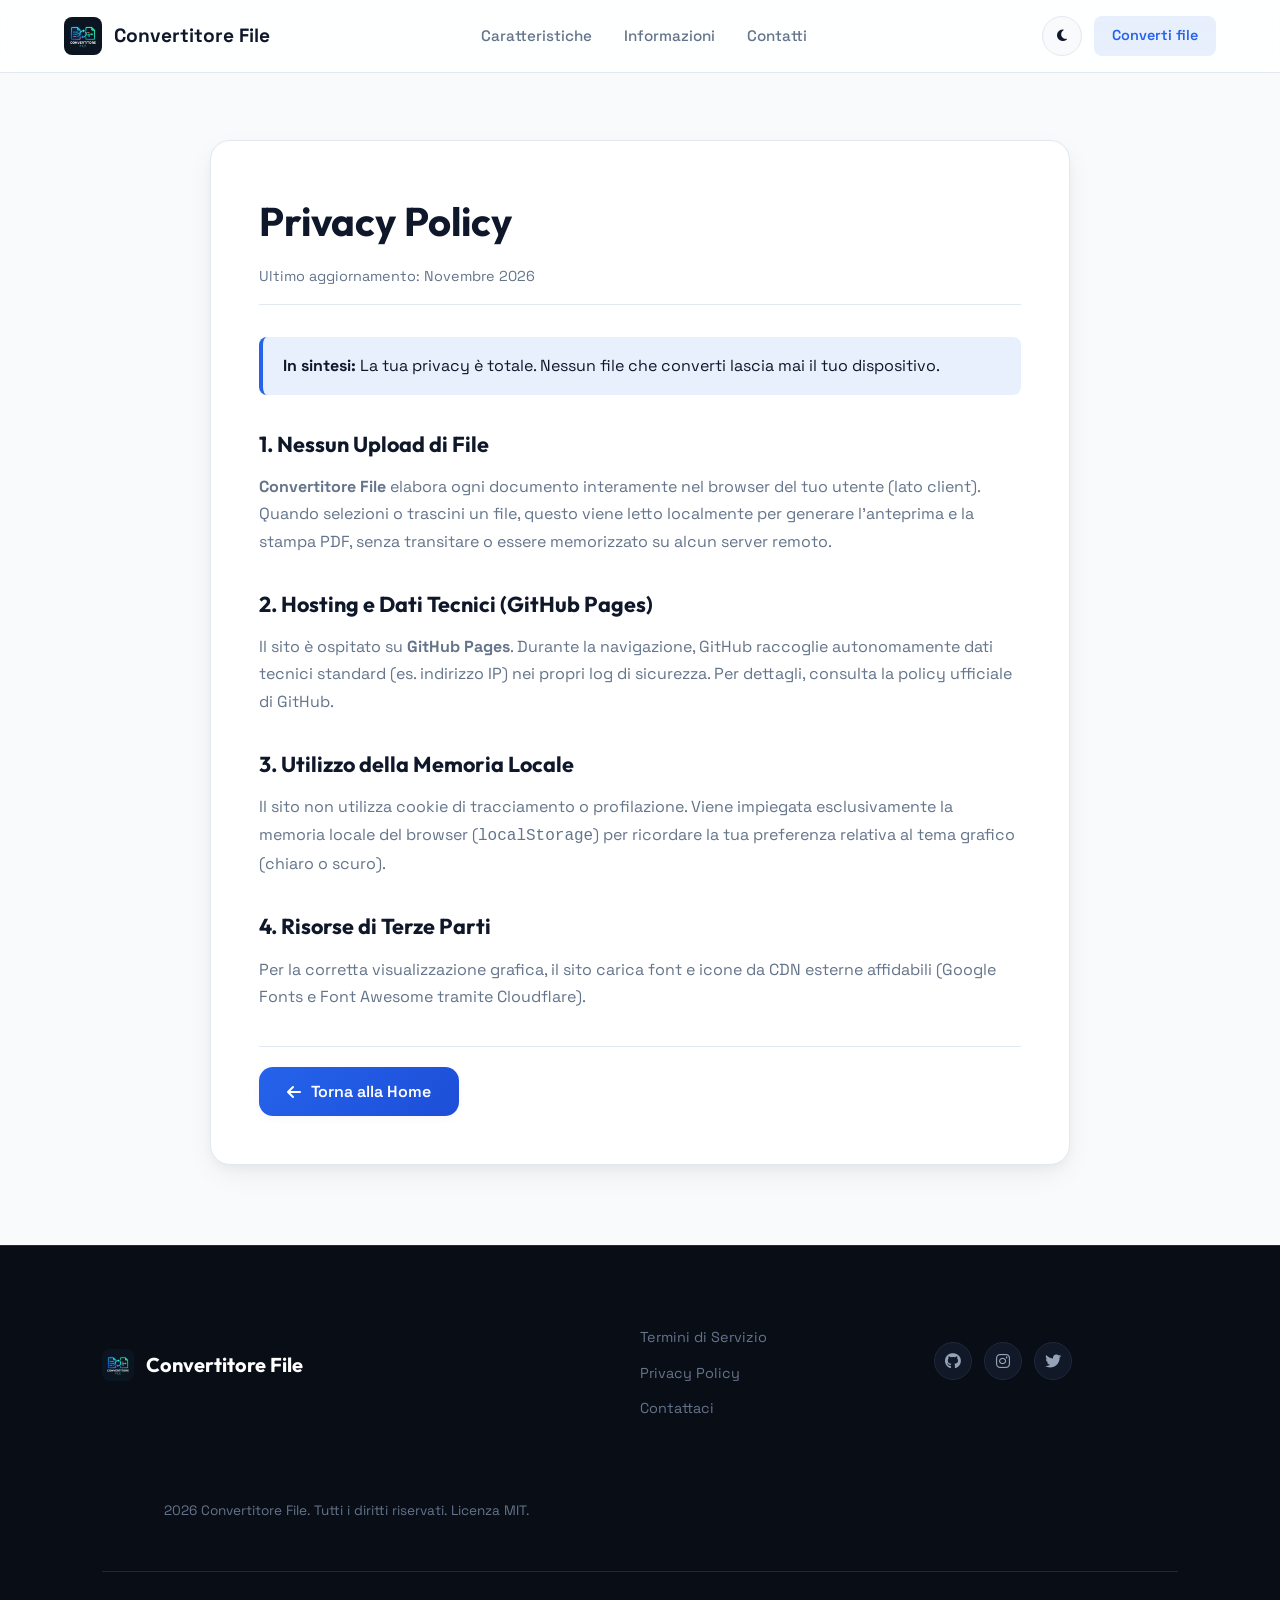
==== pages/privacy.html @ d47d5a0f "feat: add file removal, update UI sections, and add legal pages - Add option to remove selected file" ====
<!DOCTYPE html>
<html lang="it">
<head>
    <meta charset="UTF-8">
    <meta name="viewport" content="width=device-width, initial-scale=1.0">
    <link rel="icon" type="image/jpeg" href="../img/Logo.jpeg">
    <link rel="stylesheet" href="../Style/style.css">

    <!-- Fonts & Icons -->
    <link rel="preconnect" href="https://fonts.googleapis.com">
    <link rel="preconnect" href="https://fonts.gstatic.com" crossorigin>
    <link href="https://fonts.googleapis.com/css2?family=Outfit:wght@300;400;500;600;700&family=Space+Grotesk:wght@400;500;600;700&display=swap" rel="stylesheet">
    <link rel="stylesheet" href="https://cdnjs.cloudflare.com/ajax/libs/font-awesome/6.4.0/css/all.min.css">

    <title>Privacy Policy - Convertitore di file in PDF</title>

    <style>
        .legal-main {
            max-width: 900px;
            margin: 140px auto 80px;
            padding: 0 20px;
        }
        .legal-card {
            background: var(--card);
            border: 1px solid var(--border);
            border-radius: var(--radius-lg);
            padding: 48px;
            box-shadow: var(--shadow);
        }
        .legal-card h1 {
            font-family: var(--font-hero);
            font-size: clamp(2rem, 4vw, 2.5rem);
            color: var(--text);
            margin-bottom: 12px;
        }
        .legal-date {
            color: var(--muted);
            font-size: 0.9rem;
            margin-bottom: 32px;
            padding-bottom: 16px;
            border-bottom: 1px solid var(--border);
        }
        .legal-card h2 {
            font-family: var(--font-hero);
            font-size: 1.35rem;
            color: var(--text);
            margin-top: 32px;
            margin-bottom: 12px;
        }
        .legal-card p, .legal-card li {
            color: var(--muted);
            font-size: 1rem;
            line-height: 1.7;
            margin-bottom: 16px;
        }
        .legal-card ul {
            padding-left: 20px;
            margin-bottom: 20px;
        }
        .highlight-box {
            background: var(--primary-light);
            border-left: 4px solid var(--primary);
            padding: 16px 20px;
            border-radius: var(--radius-sm);
            margin: 24px 0;
            color: var(--text);
        }
        @media (max-width: 768px) {
            .legal-card {
                padding: 24px;
            }
        }
    </style>
</head>
<body>
    <!-- Skip Link -->
    <a href="#main-content" class="skip-link">Saltare al contenuto</a>

    <!-- Navigation -->
    <nav class="navbar" aria-label="Menu principale">
        <a href="../index.html" class="logo">
            <img src="../img/Logo.jpeg" alt="Convertitore File Logo" height="40" loading="lazy">
            <span>Convertitore File</span>
        </a>
        <ul class="nav-links" role="navigation" aria-label="Link navigazione">
            <li><a href="../index.html#features" class="nav-link">Caratteristiche</a></li>
            <li><a href="../index.html#about" class="nav-link">Informazioni</a></li>
            <li><a href="../index.html#contact" class="nav-link">Contatti</a></li>
        </ul>

        <!-- Azioni a destra della Navbar: Pulsante Tema + CTA -->
        <div class="nav-actions" style="display: flex; align-items: center; gap: 12px; margin-left: 24px;">
            <button id="themeToggle" aria-label="Cambia tema chiaro/scuro" class="btn-theme-toggle" style="
                    background: var(--background);
                    border: 1px solid var(--border);
                    color: var(--text);
                    width: 40px;
                    height: 40px;
                    border-radius: 50%;
                    display: flex;
                    align-items: center;
                    justify-content: center;
                    cursor: pointer;
                    transition: all var(--transition-speed);
                ">
                <i class="fas fa-moon" id="moonIcon"></i>
                <i class="fas fa-sun" id="sunIcon" style="display: none;"></i>
            </button>
            <a href="../index.html#converter" class="btn-nav">Converti file</a>
        </div>
    </nav>

    <!-- Main Content -->
    <main id="main-content" class="legal-main">
        <div class="legal-card">
            <h1>Privacy Policy</h1>
            <div class="legal-date">Ultimo aggiornamento: Novembre 2026</div>

            <div class="highlight-box">
                <strong>In sintesi:</strong> La tua privacy è totale. Nessun file che converti lascia mai il tuo dispositivo.
            </div>

            <h2>1. Nessun Upload di File</h2>
            <p><strong>Convertitore File</strong> elabora ogni documento interamente nel browser del tuo utente (lato client). Quando selezioni o trascini un file, questo viene letto localmente per generare l'anteprima e la stampa PDF, senza transitare o essere memorizzato su alcun server remoto.</p>

            <h2>2. Hosting e Dati Tecnici (GitHub Pages)</h2>
            <p>Il sito è ospitato su <strong>GitHub Pages</strong>. Durante la navigazione, GitHub raccoglie autonomamente dati tecnici standard (es. indirizzo IP) nei propri log di sicurezza. Per dettagli, consulta la policy ufficiale di GitHub.</p>

            <h2>3. Utilizzo della Memoria Locale</h2>
            <p>Il sito non utilizza cookie di tracciamento o profilazione. Viene impiegata esclusivamente la memoria locale del browser (<code>localStorage</code>) per ricordare la tua preferenza relativa al tema grafico (chiaro o scuro).</p>

            <h2>4. Risorse di Terze Parti</h2>
            <p>Per la corretta visualizzazione grafica, il sito carica font e icone da CDN esterne affidabili (Google Fonts e Font Awesome tramite Cloudflare).</p>

            <div style="margin-top: 36px; padding-top: 20px; border-top: 1px solid var(--border);">
                <a href="../index.html" class="btn btn-primary"><i class="fas fa-arrow-left"></i> Torna alla Home</a>
            </div>
        </div>
    </main>

    <!-- Footer -->
    <footer class="footer" id="contact">
        <div class="footer-content">
            <div class="footer-logo">
                <img src="../img/Logo.jpeg" alt="Convertitore File Logo" height="30" loading="lazy">
                <span>Convertitore File</span>
            </div>
            <div class="footer-links">
                <a href="termini.html" style="color: var(--muted);">Termini di Servizio</a>
                <a href="privacy.html" style="color: var(--muted);">Privacy Policy</a>
                <a href="../index.html#contact" style="color: var(--muted);">Contattaci</a>
            </div>
            <div class="footer-social">
                <a href="https://github.com/" target="_blank" rel="noopener noreferrer" aria-label="GitHub"><i class="fab fa-github"></i></a>
                <a href="https://instagram.com/" target="_blank" rel="noopener noreferrer" aria-label="Instagram"><i class="fab fa-instagram"></i></a>
                <a href="https://twitter.com/" target="_blank" rel="noopener noreferrer" aria-label="Twitter"><i class="fab fa-twitter"></i></a>
            </div>
            <div class="footer-bottom">
                <p>2026 Convertitore File. Tutti i diritti riservati. Licenza MIT.</p>
            </div>
        </div>
    </footer>

    <script>
        // Sincronizzazione automatica Dark Mode & Navbar Toggle
        const savedTheme = localStorage.getItem('pdf-converter-theme');
        const prefersDark = window.matchMedia('(prefers-color-scheme: dark)').matches;
        if (savedTheme === 'dark' || (!savedTheme && prefersDark)) {
            document.body.classList.add('dark-mode');
        }

        const themeToggle = document.getElementById('themeToggle');
        const moonIcon = document.getElementById('moonIcon');
        const sunIcon = document.getElementById('sunIcon');

        if (moonIcon && sunIcon) {
            moonIcon.style.display = document.body.classList.contains('dark-mode') ? 'none' : 'block';
            sunIcon.style.display = document.body.classList.contains('dark-mode') ? 'block' : 'none';
        }

        if (themeToggle) {
            themeToggle.addEventListener('click', () => {
                const isDark = document.body.classList.toggle('dark-mode');
                localStorage.setItem('pdf-converter-theme', isDark ? 'dark' : 'light');
                if (moonIcon && sunIcon) {
                    moonIcon.style.display = isDark ? 'none' : 'block';
                    sunIcon.style.display = isDark ? 'block' : 'none';
                }
            });
        }
    </script>
</body>
</html>
---- Style/style.css ----
/* ==========================================================================
   Convertitore Universale in PDF - Style (v2.0)
   Design System moderno, elegante con supporto Dark Mode nativo
   ========================================================================== */

/* --- Variabili CSS (Design Tokens) --- */
:root {
    --primary: #2563eb;
    --primary-hover: #1d4ed8;
    --primary-light: rgba(37, 99, 235, 0.1);
    --secondary: #64748b;
    --background: #f8fafc;
    --card: #ffffff;
    --text: #0f172a;
    --muted: #64748b;
    --border: #e2e8f0;
    --success: #059669;
    --warning: #d97706;
    --error: #dc2626;
    --accent: #8b5cf6;
    --radius-sm: 8px;
    --radius: 14px;
    --radius-lg: 20px;
    --shadow-sm: 0 2px 8px rgba(0, 0, 0, 0.04);
    --shadow: 0 10px 30px -5px rgba(0, 0, 0, 0.08), 0 4px 12px -2px rgba(0, 0, 0, 0.04);
    --shadow-hover: 0 20px 40px -10px rgba(0, 0, 0, 0.12), 0 8px 16px -4px rgba(0, 0, 0, 0.08);
    --transition-speed: 0.3s cubic-bezier(0.4, 0, 0.2, 1);
    --font-sans: 'Space Grotesk', -apple-system, BlinkMacSystemFont, sans-serif;
    --font-hero: 'Outfit', -apple-system, BlinkMacSystemFont, sans-serif;
}

/* Dark mode nativa automatica */
@media (prefers-color-scheme: dark) {
    :root {
        --background: #090d16;
        --card: #111827;
        --text: #f8fafc;
        --muted: #94a3b8;
        --border: #1e293b;
        --primary: #3b82f6;
        --primary-hover: #60a5fa;
        --primary-light: rgba(59, 130, 246, 0.15);
        --secondary: #64748b;
        --shadow: 0 10px 30px -5px rgba(0, 0, 0, 0.4);
        --shadow-hover: 0 20px 40px -10px rgba(0, 0, 0, 0.6);
    }
}

/* Dark mode manuale via classe JS */
body.dark-mode {
    --background: #090d16;
    --card: #111827;
    --text: #f8fafc;
    --muted: #94a3b8;
    --border: #1e293b;
    --primary: #3b82f6;
    --primary-hover: #60a5fa;
    --primary-light: rgba(59, 130, 246, 0.15);
    --secondary: #64748b;
    --shadow: 0 10px 30px -5px rgba(0, 0, 0, 0.4);
    --shadow-hover: 0 20px 40px -10px rgba(0, 0, 0, 0.6);
}

/* Reduced motion preference */
@media (prefers-reduced-motion: reduce) {
    :root {
        --transition-speed: 0.01s;
    }
    *,
    *::before,
    *::after {
        animation-duration: 0.01ms !important;
        animation-iteration-count: 1 !important;
        transition-duration: 0.01ms !important;
    }
}

/* --- Reset & Base --- *//* --- Reset & Base --- */
*, *::before, *::after {
    box-sizing: border-box;
    margin: 0;
    padding: 0;
}

html {
    scroll-behavior: smooth;
    font-size: 16px;
}

body {
    font-family: var(--font-sans);
    background-color: var(--background);
    color: var(--text);
    line-height: 1.6;
    overflow-x: hidden;
    display: flex;
    flex-direction: column;
    min-height: 100vh;
}

/* --- Custom Scrollbar --- */
::-webkit-scrollbar {
    width: 10px;
    height: 10px;
}

::-webkit-scrollbar-track {
    background: var(--background);
}

::-webkit-scrollbar-thumb {
    background: var(--secondary);
    border-radius: 5px;
    border: 2px solid var(--background);
}

::-webkit-scrollbar-thumb:hover {
    background: var(--primary);
}

/* --- Global Elements & Buttons --- */
.btn {
    display: inline-flex;
    align-items: center;
    justify-content: center;
    gap: 10px;
    padding: 12px 28px;
    font-family: var(--font-sans);
    font-size: 1rem;
    font-weight: 600;
    border-radius: var(--radius);
    text-decoration: none;
    cursor: pointer;
    transition: all var(--transition-speed);
    border: none;
    box-shadow: var(--shadow-sm);
}

.btn-primary {
    background: linear-gradient(135deg, var(--primary) 0%, var(--primary-hover) 100%);
    color: #ffffff;
}

.btn-primary:hover {
    transform: translateY(-2px);
    box-shadow: 0 8px 20px rgba(37, 99, 235, 0.35);
}

.btn-secondary {
    background: var(--card);
    color: var(--text);
    border: 1px solid var(--border);
}

.btn-secondary:hover {
    background: var(--border);
    transform: translateY(-2px);
}

/* --- Skip Link --- */
.skip-link {
    position: absolute;
    top: -100px;
    left: 20px;
    background: var(--primary);
    color: white;
    padding: 10px 20px;
    border-radius: var(--radius-sm);
    text-decoration: none;
    z-index: 9999;
    font-weight: 600;
    transition: top 0.3s ease;
}

.skip-link:focus {
    top: 20px;
}

/* --- Navbar --- */
.navbar {
    background: rgba(from var(--card) r g b / 0.85);
    backdrop-filter: blur(16px);
    -webkit-backdrop-filter: blur(16px);
    padding: 16px 5%;
    position: fixed;
    width: 100%;
    top: 0;
    z-index: 1000;
    border-bottom: 1px solid var(--border);
    display: flex;
    align-items: center;
    justify-content: space-between;
    transition: background var(--transition-speed), box-shadow var(--transition-speed);
}

.navbar.scrolled {
    box-shadow: var(--shadow);
}

.navbar .logo {
    display: flex;
    align-items: center;
    gap: 12px;
    font-weight: 700;
    color: var(--text);
    font-size: 1.2rem;
    text-decoration: none;
}

.navbar .logo img {
    width: 38px;
    height: 38px;
    object-fit: cover;
    border-radius: var(--radius-sm);
    transition: transform var(--transition-speed);
}

.navbar .logo:hover img {
    transform: scale(1.05);
}

.navbar .nav-links {
    display: flex;
    gap: 32px;
    list-style: none;
    align-items: center;
}

.navbar .nav-links a {
    color: var(--muted);
    text-decoration: none;
    font-size: 0.95rem;
    font-weight: 500;
    transition: color var(--transition-speed);
    position: relative;
}

.navbar .nav-links a:hover,
.navbar .nav-links a.active {
    color: var(--primary);
}

.navbar .nav-links a::after {
    content: '';
    position: absolute;
    bottom: -4px;
    left: 0;
    width: 0;
    height: 2px;
    background: var(--primary);
    border-radius: 2px;
    transition: width var(--transition-speed);
}

.navbar .nav-links a:hover::after,
.navbar .nav-links a.active::after {
    width: 100%;
}

.btn-nav {
    background: var(--primary-light);
    color: var(--primary);
    padding: 8px 18px;
    border-radius: var(--radius-sm);
    font-weight: 600;
    font-size: 0.9rem;
    text-decoration: none;
    transition: all var(--transition-speed);
}

.btn-nav:hover {
    background: var(--primary);
    color: #fff;
}

/* --- Hero Section --- */
.hero {
    min-height: 100vh;
    display: grid;
    grid-template-columns: 1.2fr 1fr;
    align-items: center;
    gap: 50px;
    padding: 140px 8% 80px;
    position: relative;
    overflow: hidden;
    max-width: 1400px;
    margin: 0 auto;
}

/* Effetti sfondo decorativi */
.hero::before {
    content: '';
    position: absolute;
    top: 10%;
    left: -10%;
    width: 450px;
    height: 450px;
    background: radial-gradient(circle, rgba(37, 99, 235, 0.12) 0%, transparent 70%);
    border-radius: 50%;
    z-index: 0;
    pointer-events: none;
    animation: float 15s ease-in-out infinite;
}

.hero-content {
    z-index: 1;
}

.hero-badge {
    display: inline-flex;
    align-items: center;
    gap: 8px;
    background: var(--primary-light);
    color: var(--primary);
    padding: 8px 16px;
    border-radius: 50px;
    font-size: 0.85rem;
    font-weight: 600;
    margin-bottom: 24px;
    border: 1px solid rgba(37, 99, 235, 0.2);
}

.hero-h1 {
    font-family: var(--font-hero);
    font-size: clamp(2.5rem, 5vw, 4.2rem);
    font-weight: 700;
    line-height: 1.15;
    color: var(--text);
    margin-bottom: 20px;
    letter-spacing: -0.03em;
}

.hero-subtitle {
    font-size: 1.15rem;
    color: var(--muted);
    margin-bottom: 36px;
    max-width: 520px;
    line-height: 1.7;
}

.hero-cta {
    display: flex;
    gap: 16px;
    flex-wrap: wrap;
    margin-bottom: 48px;
}

.hero-stats {
    display: flex;
    gap: 36px;
    padding-top: 24px;
    border-top: 1px solid var(--border);
}

.stat .stat-number {
    font-family: var(--font-hero);
    font-size: 2rem;
    font-weight: 700;
    color: var(--text);
    line-height: 1.1;
}

.stat .stat-label {
    font-size: 0.85rem;
    color: var(--muted);
    margin-top: 4px;
}

.hero-visual {
    z-index: 1;
    display: flex;
    justify-content: center;
}

.visual-card {
    background: var(--card);
    padding: 30px;
    border-radius: var(--radius-lg);
    box-shadow: var(--shadow);
    border: 1px solid var(--border);
    width: 100%;
    max-width: 460px;
    position: relative;
}

.visual-preview {
    display: flex;
    flex-direction: column;
    gap: 14px;
    margin-bottom: 20px;
}

.image-placeholder,
.code-placeholder,
.xml-placeholder {
    background: var(--background);
    padding: 18px 24px;
    border-radius: var(--radius-sm);
    border: 1px dashed var(--border);
    font-size: 0.9rem;
    color: var(--muted);
    display: flex;
    align-items: center;
    gap: 12px;
    transition: all var(--transition-speed);
}

.image-placeholder:hover,
.code-placeholder:hover,
.xml-placeholder:hover {
    border-color: var(--primary);
    background: var(--primary-light);
}

.visual-card small {
    display: block;
    text-align: center;
    color: var(--muted);
    font-size: 0.8rem;
    font-weight: 500;
    letter-spacing: 0.5px;
    text-transform: uppercase;
}

@keyframes float {
    0%, 100% { transform: translate(0, 0) scale(1); }
    50% { transform: translate(20px, -20px) scale(1.05); }
}

/* --- Section Shared Styles --- */
section {
    padding: 100px 8%;
    max-width: 1400px;
    margin: 0 auto;
}

.section-header {
    text-align: center;
    margin-bottom: 60px;
}

.section-header h2 {
    font-family: var(--font-hero);
    font-size: clamp(2rem, 3.5vw, 2.75rem);
    font-weight: 700;
    color: var(--text);
    margin-bottom: 14px;
    letter-spacing: -0.02em;
}

.section-header p {
    color: var(--muted);
    font-size: 1.1rem;
    max-width: 600px;
    margin: 0 auto;
}

/* --- Features Section --- */
.features {
    background-color: var(--card);
    border-top: 1px solid var(--border);
    border-bottom: 1px solid var(--border);
}

.features-grid {
    display: grid;
    grid-template-columns: repeat(auto-fit, minmax(260px, 1fr));
    gap: 30px;
}

.feature-card {
    background: var(--background);
    padding: 36px 30px;
    border-radius: var(--radius);
    border: 1px solid var(--border);
    transition: all var(--transition-speed);
    position: relative;
    overflow: hidden;
}

.feature-card:hover {
    transform: translateY(-6px);
    box-shadow: var(--shadow-hover);
    border-color: var(--primary);
    background: var(--card);
}

.feature-icon {
    width: 56px;
    height: 56px;
    background: var(--primary-light);
    color: var(--primary);
    border-radius: var(--radius-sm);
    display: flex;
    align-items: center;
    justify-content: center;
    font-size: 1.35rem;
    margin-bottom: 24px;
    transition: transform var(--transition-speed);
}

.feature-card:hover .feature-icon {
    transform: scale(1.1) rotate(5deg);
}

.feature-card h3 {
    font-family: var(--font-hero);
    font-size: 1.25rem;
    font-weight: 600;
    margin-bottom: 12px;
    color: var(--text);
}

.feature-card p {
    color: var(--muted);
    font-size: 0.95rem;
    line-height: 1.6;
}

/* --- How It Works Section --- */
.steps-container {
    display: grid;
    grid-template-columns: repeat(auto-fit, minmax(280px, 1fr));
    gap: 30px;
}

.step-item {
    background: var(--card);
    padding: 40px 30px;
    border-radius: var(--radius);
    border: 1px solid var(--border);
    text-align: center;
    position: relative;
    box-shadow: var(--shadow-sm);
    transition: transform var(--transition-speed);
}

.step-item:hover {
    transform: translateY(-4px);
    box-shadow: var(--shadow);
}

.step-number {
    width: 48px;
    height: 48px;
    background: var(--primary);
    color: #ffffff;
    font-family: var(--font-hero);
    font-weight: 700;
    font-size: 1.2rem;
    border-radius: 50%;
    display: flex;
    align-items: center;
    justify-content: center;
    margin: 0 auto 24px;
    box-shadow: 0 4px 12px rgba(37, 99, 235, 0.3);
}

.step-item h3 {
    font-family: var(--font-hero);
    font-size: 1.2rem;
    font-weight: 600;
    margin-bottom: 10px;
    color: var(--text);
}

.step-item p {
    color: var(--muted);
    font-size: 0.95rem;
}

/* --- Converter Section --- */
.converter-section {
    background-color: var(--card);
    border-top: 1px solid var(--border);
    border-bottom: 1px solid var(--border);
}

.converter-container {
    max-width: 900px;
    margin: 0 auto;
    background: var(--background);
    border-radius: var(--radius-lg);
    border: 1px solid var(--border);
    padding: 40px;
    box-shadow: var(--shadow);
}

.converter-area {
    border: 2px dashed var(--border);
    border-radius: var(--radius);
    padding: 50px 20px;
    text-align: center;
    background: var(--card);
    transition: all var(--transition-speed);
    cursor: pointer;
}

.converter-area:hover,
.converter-area.drag-over {
    border-color: var(--primary);
    background: var(--primary-light);
}

.converter-area .converter-header {
    font-size: 3rem;
    color: var(--primary);
    margin-bottom: 16px;
}

.converter-preview {
    margin-top: 30px;
    background: var(--card);
    border-radius: var(--radius);
    border: 1px solid var(--border);
    padding: 20px;
    min-height: 180px;
    display: flex;
    align-items: center;
    justify-content: center;
}

.print-btn {
    width: 100%;
    margin-top: 24px;
    background: linear-gradient(135deg, var(--success) 0%, #047857 100%);
    color: white;
    padding: 14px;
    font-weight: 600;
    border-radius: var(--radius);
    border: none;
    cursor: pointer;
    box-shadow: 0 4px 12px rgba(5, 150, 105, 0.25);
    transition: all var(--transition-speed);
}

.print-btn:hover {
    transform: translateY(-2px);
    box-shadow: 0 8px 20px rgba(5, 150, 105, 0.35);
}

/* --- About Section --- */
.about-content {
    display: grid;
    grid-template-columns: 1.2fr 1fr;
    gap: 60px;
    align-items: center;
}

.about-text p {
    color: var(--muted);
    font-size: 1.05rem;
    margin-bottom: 20px;
    line-height: 1.8;
}

.about-stats {
    display: grid;
    grid-template-columns: repeat(3, 1fr);
    gap: 20px;
}

.about-stat, .stat {
    background: var(--card);
    padding: 24px 20px;
    border-radius: var(--radius);
    border: 1px solid var(--border);
    text-align: center;
}

.about-stat .stat-number {
    font-family: var(--font-hero);
    font-size: 2rem;
    font-weight: 700;
    color: var(--primary);
    display: block;
    margin-bottom: 4px;
}

.about-stat .stat-label {
    font-size: 0.85rem;
    color: var(--muted);
}

/* --- Testimonials Section --- */
.testimonials {
    background-color: var(--card);
    border-top: 1px solid var(--border);
}

.testimonials-grid {
    display: grid;
    grid-template-columns: repeat(auto-fit, minmax(300px, 1fr));
    gap: 30px;
}

.testimonial-card {
    background: var(--background);
    padding: 36px 30px;
    border-radius: var(--radius);
    border: 1px solid var(--border);
    display: flex;
    flex-direction: column;
    justify-content: space-between;
    transition: transform var(--transition-speed);
}

.testimonial-card:hover {
    transform: translateY(-4px);
    box-shadow: var(--shadow);
}

.testimonial-stars {
    color: #f59e0b;
    font-size: 0.9rem;
    margin-bottom: 16px;
    display: flex;
    gap: 4px;
}

.testimonial-text {
    color: var(--muted);
    font-size: 1rem;
    line-height: 1.7;
    margin-bottom: 24px;
    font-style: italic;
}

.testimonial-author {
    display: flex;
    align-items: center;
    gap: 14px;
}

.testimonial-author img {
    width: 44px;
    height: 44px;
    border-radius: 50%;
    object-fit: cover;
    border: 2px solid var(--border);
}

.testimonial-author strong {
    display: block;
    font-size: 0.95rem;
    color: var(--text);
}

.testimonial-author span {
    font-size: 0.8rem;
    color: var(--muted);
}

/* --- Footer --- */
.footer {
    background: #090d16;
    color: #94a3b8;
    padding: 80px 8% 40px;
    margin-top: auto;
    border-top: 1px solid #1e293b;
}

.footer .footer-content {
    max-width: 1400px;
    margin: 0 auto;
    display: grid;
    grid-template-columns: 2fr 1fr 1fr;
    gap: 50px;
    padding-bottom: 50px;
    border-bottom: 1px solid #1e293b;
}

.footer-logo {
    display: flex;
    align-items: center;
    gap: 12px;
    font-family: var(--font-hero);
    font-weight: 700;
    color: #fff;
    font-size: 1.25rem;
    margin-bottom: 16px;
}

.footer-logo img {
    width: 32px;
    height: 32px;
    border-radius: var(--radius-sm);
    object-fit: cover;
}

.footer-links {
    display: flex;
    flex-direction: column;
    gap: 12px;
}

.footer-links h4 {
    color: #fff;
    font-size: 0.95rem;
    font-weight: 600;
    margin-bottom: 6px;
    text-transform: uppercase;
    letter-spacing: 0.5px;
}

.footer-links a {
    color: #94a3b8;
    text-decoration: none;
    font-size: 0.9rem;
    transition: color var(--transition-speed);
}

.footer-links a:hover {
    color: var(--primary);
}

.footer-social {
    display: flex;
    gap: 12px;
    margin-top: 16px;
}

.footer-social a {
    width: 38px;
    height: 38px;
    background: #111827;
    color: #94a3b8;
    border: 1px solid #1e293b;
    border-radius: 50%;
    display: flex;
    align-items: center;
    justify-content: center;
    text-decoration: none;
    transition: all var(--transition-speed);
}

.footer-social a:hover {
    background: var(--primary);
    color: #fff;
    border-color: var(--primary);
}

.footer-bottom {
    max-width: 1400px;
    margin: 30px auto 0;
    text-align: center;
    font-size: 0.85rem;
    color: #64748b;
}

/* --- Print Styles --- */
@media print {
    .navbar, .hero, .features, .how-it-works, .about, .testimonials, .footer, .print-btn, .converter-area {
        display: none !important;
    }
    body {
        background: white;
        color: black;
    }
    .converter-preview {
        border: none;
        padding: 0;
        margin: 0;
    }
}

/* --- Responsive Breakpoints --- */
@media (max-width: 1024px) {
    .hero {
        grid-template-columns: 1fr;
        text-align: center;
        padding-top: 120px;
        gap: 40px;
    }
    .hero-subtitle {
        margin: 0 auto 36px;
    }
    .hero-cta {
        justify-content: center;
    }
    .hero-stats {
        justify-content: center;
    }
    .about-content {
        grid-template-columns: 1fr;
        gap: 40px;
    }
    .footer .footer-content {
        grid-template-columns: 1fr;
        gap: 30px;
    }
}

@media (max-width: 768px) {
    .navbar .nav-links {
        display: none; /* Inserire eventualmente logica menu mobile JS */
    }
    section {
        padding: 60px 5%;
    }
    .hero {
        padding: 100px 5% 50px;
    }
    .converter-container {
        padding: 20px;
    }
    .about-stats {
        grid-template-columns: 1fr;
    }
}
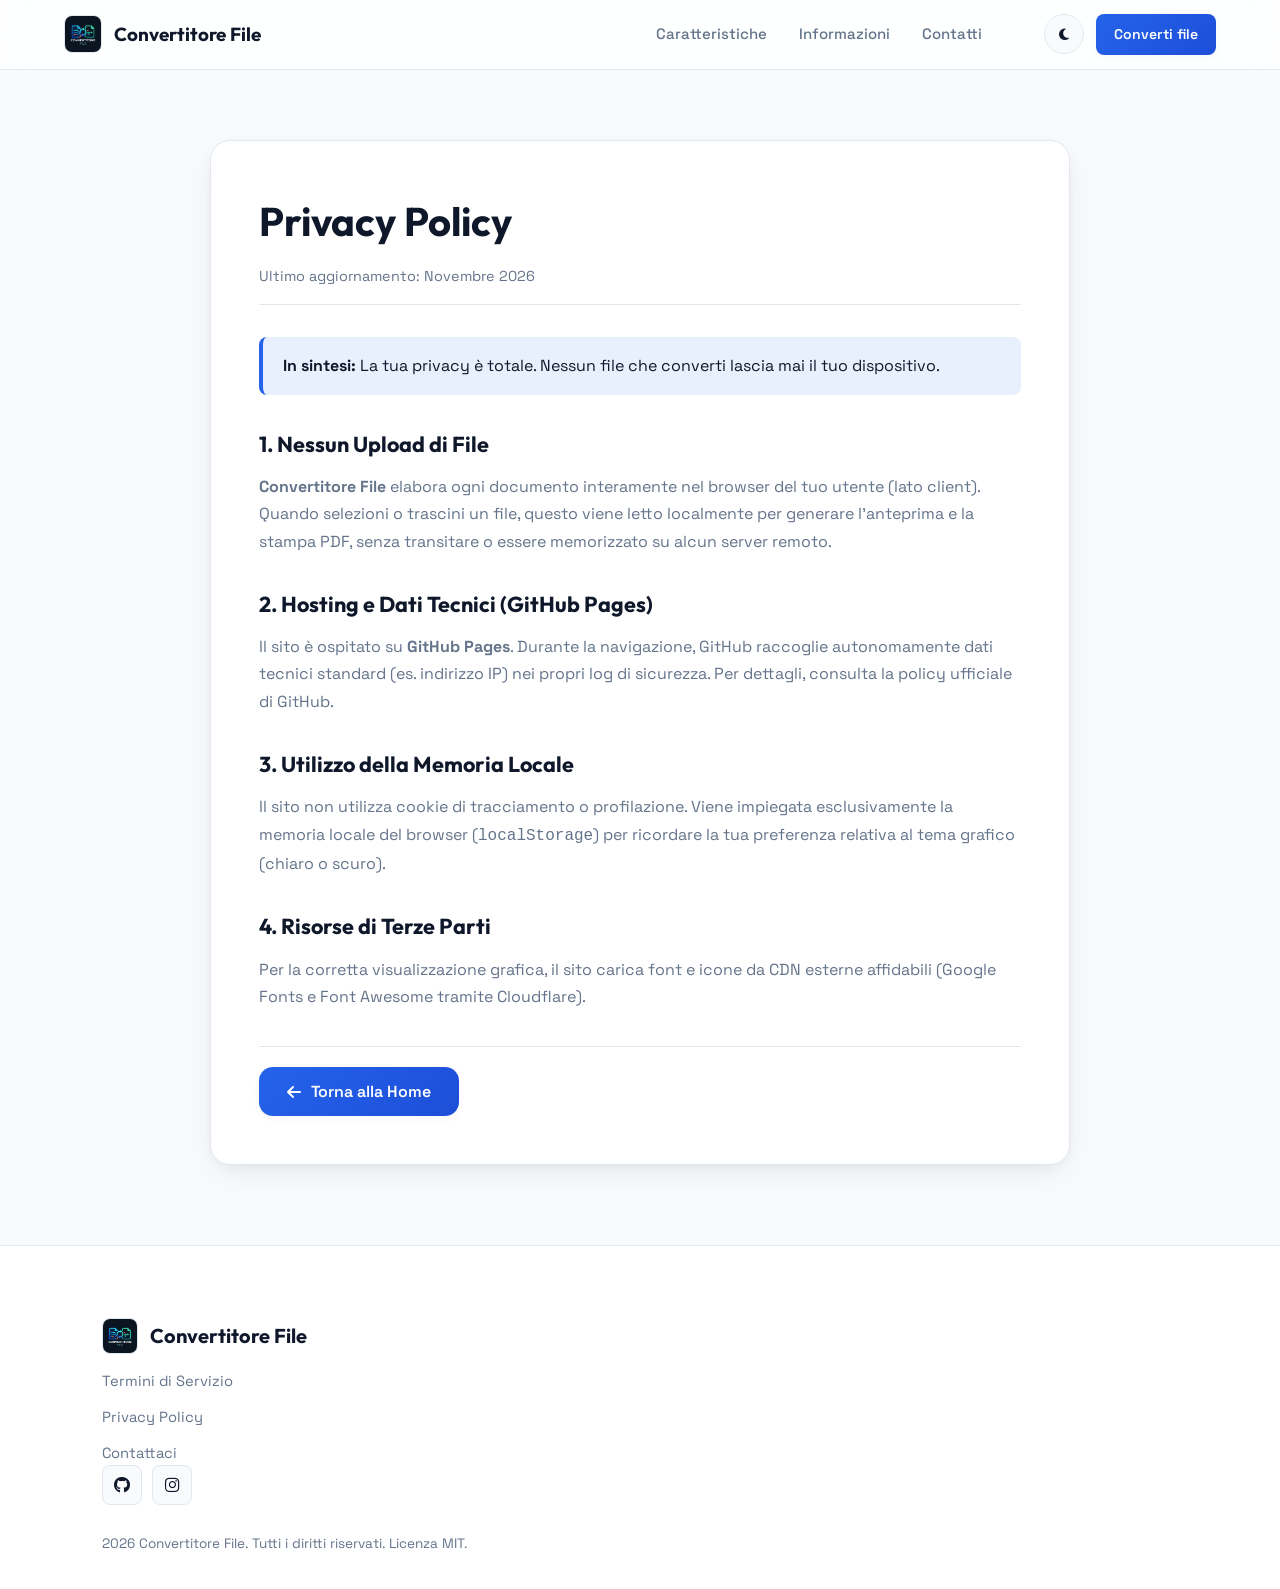
==== commit 4d614654: "feat: Adjustment the link for instagram and github in termini.html and privacy.html" ====
--- a/pages/privacy.html
+++ b/pages/privacy.html
@@ -151,9 +151,8 @@
                 <a href="../index.html#contact" style="color: var(--muted);">Contattaci</a>
             </div>
             <div class="footer-social">
-                <a href="https://github.com/" target="_blank" rel="noopener noreferrer" aria-label="GitHub"><i class="fab fa-github"></i></a>
-                <a href="https://instagram.com/" target="_blank" rel="noopener noreferrer" aria-label="Instagram"><i class="fab fa-instagram"></i></a>
-                <a href="https://twitter.com/" target="_blank" rel="noopener noreferrer" aria-label="Twitter"><i class="fab fa-twitter"></i></a>
+                <a href="https://github.com/cipriano-salvatore" target="_blank" rel="noopener noreferrer" aria-label="GitHub"><i class="fab fa-github"></i></a>
+                <a href="https://instagram.com/salvo_codes" target="_blank" rel="noopener noreferrer" aria-label="Instagram"><i class="fab fa-instagram"></i></a>
             </div>
             <div class="footer-bottom">
                 <p>2026 Convertitore File. Tutti i diritti riservati. Licenza MIT.</p>
--- a/Style/style.css
+++ b/Style/style.css
@@ -75,7 +75,7 @@
     }
 }
 
-/* --- Reset & Base --- *//* --- Reset & Base --- */
+/* --- Reset & Base --- */
 *, *::before, *::after {
     box-sizing: border-box;
     margin: 0;
@@ -181,7 +181,7 @@
     background: rgba(from var(--card) r g b / 0.85);
     backdrop-filter: blur(16px);
     -webkit-backdrop-filter: blur(16px);
-    padding: 16px 5%;
+    padding: 14px 5%;
     position: fixed;
     width: 100%;
     top: 0;
@@ -190,7 +190,8 @@
     display: flex;
     align-items: center;
     justify-content: space-between;
-    transition: background var(--transition-speed), box-shadow var(--transition-speed);
+    gap: 24px;
+    transition: background var(--transition-speed), box-shadow var(--transition-speed), border-color var(--transition-speed);
 }
 
 .navbar.scrolled {
@@ -201,10 +202,13 @@
     display: flex;
     align-items: center;
     gap: 12px;
+    font-family: var(--font-hero);
     font-weight: 700;
     color: var(--text);
-    font-size: 1.2rem;
+    font-size: 1.18rem;
     text-decoration: none;
+    margin-right: auto;
+    flex-shrink: 0;
 }
 
 .navbar .logo img {
@@ -212,6 +216,7 @@
     height: 38px;
     object-fit: cover;
     border-radius: var(--radius-sm);
+    border: 1px solid var(--border);
     transition: transform var(--transition-speed);
 }
 
@@ -221,29 +226,32 @@
 
 .navbar .nav-links {
     display: flex;
-    gap: 32px;
+    gap: 28px;
     list-style: none;
     align-items: center;
+    margin-right: 12px;
 }
 
 .navbar .nav-links a {
     color: var(--muted);
     text-decoration: none;
-    font-size: 0.95rem;
+    font-size: 0.94rem;
     font-weight: 500;
+    padding: 6px 2px;
     transition: color var(--transition-speed);
     position: relative;
+    white-space: nowrap;
 }
 
 .navbar .nav-links a:hover,
 .navbar .nav-links a.active {
-    color: var(--primary);
+    color: var(--text);
 }
 
 .navbar .nav-links a::after {
     content: '';
     position: absolute;
-    bottom: -4px;
+    bottom: 0;
     left: 0;
     width: 0;
     height: 2px;
@@ -257,20 +265,63 @@
     width: 100%;
 }
 
+.nav-actions {
+    display: flex;
+    align-items: center;
+    gap: 10px;
+    flex-shrink: 0;
+}
+
+.btn-theme-toggle {
+    background: var(--background);
+    border: 1px solid var(--border);
+    color: var(--text);
+    width: 38px;
+    height: 38px;
+    border-radius: var(--radius-sm);
+    display: inline-flex;
+    align-items: center;
+    justify-content: center;
+    cursor: pointer;
+    transition: all var(--transition-speed);
+}
+
+.btn-theme-toggle:hover {
+    border-color: var(--primary);
+    color: var(--primary);
+    background: var(--primary-light);
+}
+
 .btn-nav {
-    background: var(--primary-light);
-    color: var(--primary);
-    padding: 8px 18px;
+    background: linear-gradient(135deg, var(--primary) 0%, var(--primary-hover) 100%);
+    color: #ffffff;
+    padding: 9px 18px;
     border-radius: var(--radius-sm);
     font-weight: 600;
-    font-size: 0.9rem;
+    font-size: 0.88rem;
     text-decoration: none;
+    white-space: nowrap;
+    box-shadow: var(--shadow-sm);
     transition: all var(--transition-speed);
 }
 
 .btn-nav:hover {
-    background: var(--primary);
-    color: #fff;
+    transform: translateY(-1px);
+    box-shadow: 0 6px 16px rgba(37, 99, 235, 0.3);
+}
+
+.btn-mobile-menu {
+    display: none;
+    background: var(--background);
+    border: 1px solid var(--border);
+    color: var(--text);
+    width: 38px;
+    height: 38px;
+    border-radius: var(--radius-sm);
+    align-items: center;
+    justify-content: center;
+    cursor: pointer;
+    font-size: 1rem;
 }
 
 /* --- Hero Section --- */
@@ -287,19 +338,24 @@
     margin: 0 auto;
 }
 
-/* Effetti sfondo decorativi */
+/* Bagliore blu diffuso dal bordo sinistro della hero */
 .hero::before {
     content: '';
     position: absolute;
-    top: 10%;
-    left: -10%;
-    width: 450px;
-    height: 450px;
-    background: radial-gradient(circle, rgba(37, 99, 235, 0.12) 0%, transparent 70%);
-    border-radius: 50%;
+    top: 0;
+    left: 0;
+    width: 65%;
+    max-width: 820px;
+    height: 100%;
+    background: radial-gradient(
+            ellipse 75% 65% at 0% 42%,
+            rgba(59, 130, 246, 0.22) 0%,
+            rgba(37, 99, 235, 0.09) 42%,
+            transparent 75%
+    );
     z-index: 0;
     pointer-events: none;
-    animation: float 15s ease-in-out infinite;
+    filter: blur(8px);
 }
 
 .hero-content {
@@ -372,59 +428,142 @@
     justify-content: center;
 }
 
+/* --- Hero Visual Preview Card --- */
 .visual-card {
     background: var(--card);
-    padding: 30px;
+    padding: 24px;
     border-radius: var(--radius-lg);
     box-shadow: var(--shadow);
     border: 1px solid var(--border);
     width: 100%;
-    max-width: 460px;
+    max-width: 450px;
     position: relative;
 }
 
+.visual-card-header {
+    display: flex;
+    align-items: center;
+    justify-content: space-between;
+    margin-bottom: 18px;
+    padding-bottom: 14px;
+    border-bottom: 1px solid var(--border);
+}
+
+.preview-eyebrow {
+    font-size: 0.78rem;
+    font-weight: 600;
+    text-transform: uppercase;
+    letter-spacing: 0.06em;
+    color: var(--muted);
+}
+
+.preview-badge {
+    font-size: 0.75rem;
+    font-weight: 600;
+    color: var(--primary);
+    background: var(--primary-light);
+    padding: 4px 10px;
+    border-radius: 999px;
+}
+
 .visual-preview {
     display: flex;
     flex-direction: column;
+    gap: 12px;
+}
+
+.preview-row {
+    background: var(--background);
+    padding: 14px 16px;
+    border-radius: var(--radius);
+    border: 1px solid var(--border);
+    display: flex;
+    align-items: center;
+    justify-content: space-between;
+    gap: 12px;
+    transition: transform var(--transition-speed), border-color var(--transition-speed), box-shadow var(--transition-speed);
+}
+
+.preview-row:hover {
+    transform: translateX(4px);
+    border-color: var(--primary);
+    box-shadow: var(--shadow-sm);
+}
+
+.preview-left {
+    display: flex;
+    align-items: center;
     gap: 14px;
-    margin-bottom: 20px;
-}
-
-.image-placeholder,
-.code-placeholder,
-.xml-placeholder {
-    background: var(--background);
-    padding: 18px 24px;
+    text-align: left;
+}
+
+.preview-icon {
+    width: 40px;
+    height: 40px;
     border-radius: var(--radius-sm);
-    border: 1px dashed var(--border);
-    font-size: 0.9rem;
-    color: var(--muted);
-    display: flex;
-    align-items: center;
-    gap: 12px;
-    transition: all var(--transition-speed);
-}
-
-.image-placeholder:hover,
-.code-placeholder:hover,
-.xml-placeholder:hover {
-    border-color: var(--primary);
+    display: flex;
+    align-items: center;
+    justify-content: center;
+    font-size: 1rem;
+    flex-shrink: 0;
+}
+
+.preview-icon--img {
+    background: rgba(16, 185, 129, 0.14);
+    color: #10b981;
+}
+
+.preview-icon--code {
     background: var(--primary-light);
-}
-
-.visual-card small {
-    display: block;
+    color: var(--primary);
+}
+
+.preview-icon--xml {
+    background: rgba(139, 92, 246, 0.14);
+    color: var(--accent);
+}
+
+.preview-meta {
+    display: flex;
+    flex-direction: column;
+    line-height: 1.25;
+}
+
+.preview-meta strong {
+    font-size: 0.92rem;
+    font-weight: 600;
+    color: var(--text);
+}
+
+.preview-meta span {
+    font-size: 0.78rem;
+    color: var(--muted);
+    margin-top: 2px;
+}
+
+.format-pill {
+    font-size: 0.72rem;
+    font-weight: 700;
+    letter-spacing: 0.04em;
+    padding: 5px 10px;
+    border-radius: 6px;
+    background: var(--primary-light);
+    color: var(--primary);
+    flex-shrink: 0;
+}
+
+.format-pill--accent {
+    background: rgba(139, 92, 246, 0.14);
+    color: var(--accent);
+}
+
+.visual-card-footer {
+    margin-top: 16px;
+    padding-top: 12px;
+    border-top: 1px solid var(--border);
     text-align: center;
-    color: var(--muted);
-    font-size: 0.8rem;
-    font-weight: 500;
-    letter-spacing: 0.5px;
-    text-transform: uppercase;
-}
-
-@keyframes float {
-    0%, 100% { transform: translate(0, 0) scale(1); }
-    50% { transform: translate(20px, -20px) scale(1.05); }
+    font-size: 0.78rem;
+    color: var(--muted);
 }
 
 /* --- Section Shared Styles --- */
@@ -455,7 +594,7 @@
     margin: 0 auto;
 }
 
-/* --- Features Section --- */
+/* --- Features Section (Griglia 2x2) --- */
 .features {
     background-color: var(--card);
     border-top: 1px solid var(--border);
@@ -464,8 +603,10 @@
 
 .features-grid {
     display: grid;
-    grid-template-columns: repeat(auto-fit, minmax(260px, 1fr));
+    grid-template-columns: repeat(2, 1fr);
     gap: 30px;
+    max-width: 900px;
+    margin: 0 auto;
 }
 
 .feature-card {
@@ -517,14 +658,19 @@
     line-height: 1.6;
 }
 
-/* --- How It Works Section --- */
+/* --- How It Works Section (1 e 2 affiancati, 3 centrato sotto) --- */
 .steps-container {
-    display: grid;
-    grid-template-columns: repeat(auto-fit, minmax(280px, 1fr));
+    display: flex;
+    flex-wrap: wrap;
+    justify-content: center;
     gap: 30px;
+    max-width: 780px;
+    margin: 0 auto;
 }
 
 .step-item {
+    flex: 0 1 calc(50% - 15px);
+    min-width: 260px;
     background: var(--card);
     padding: 40px 30px;
     border-radius: var(--radius);
@@ -532,12 +678,17 @@
     text-align: center;
     position: relative;
     box-shadow: var(--shadow-sm);
-    transition: transform var(--transition-speed);
+    transition: transform var(--transition-speed), box-shadow var(--transition-speed), border-color var(--transition-speed);
+}
+
+.step-item:nth-child(3) {
+    flex: 0 1 calc(50% - 15px);
 }
 
 .step-item:hover {
     transform: translateY(-4px);
     box-shadow: var(--shadow);
+    border-color: var(--primary);
 }
 
 .step-number {
@@ -753,99 +904,167 @@
 
 /* --- Footer --- */
 .footer {
-    background: #090d16;
-    color: #94a3b8;
-    padding: 80px 8% 40px;
+    background: var(--card);
+    color: var(--muted);
+    padding: 72px 8% 36px;
     margin-top: auto;
-    border-top: 1px solid #1e293b;
-}
-
-.footer .footer-content {
+    border-top: 1px solid var(--border);
+    position: relative;
+}
+
+.footer-container {
     max-width: 1400px;
     margin: 0 auto;
+}
+
+.footer-grid {
     display: grid;
-    grid-template-columns: 2fr 1fr 1fr;
-    gap: 50px;
-    padding-bottom: 50px;
-    border-bottom: 1px solid #1e293b;
+    grid-template-columns: 2fr 1fr 1fr 1.2fr;
+    gap: 48px;
+    padding-bottom: 48px;
+    border-bottom: 1px solid var(--border);
+}
+
+.footer-brand {
+    max-width: 360px;
 }
 
 .footer-logo {
-    display: flex;
+    display: inline-flex;
     align-items: center;
     gap: 12px;
     font-family: var(--font-hero);
     font-weight: 700;
-    color: #fff;
+    color: var(--text);
     font-size: 1.25rem;
+    text-decoration: none;
     margin-bottom: 16px;
 }
 
 .footer-logo img {
-    width: 32px;
-    height: 32px;
+    width: 36px;
+    height: 36px;
     border-radius: var(--radius-sm);
+    border: 1px solid var(--border);
     object-fit: cover;
 }
 
+.footer-description {
+    font-size: 0.92rem;
+    line-height: 1.65;
+    color: var(--muted);
+    margin-bottom: 20px;
+}
+
+.footer-pill {
+    display: inline-flex;
+    align-items: center;
+    gap: 8px;
+    font-size: 0.78rem;
+    font-weight: 600;
+    color: var(--success);
+    background: rgba(5, 150, 105, 0.12);
+    border: 1px solid rgba(5, 150, 105, 0.25);
+    padding: 6px 12px;
+    border-radius: 999px;
+}
+
+.footer-col h4 {
+    font-family: var(--font-hero);
+    color: var(--text);
+    font-size: 0.92rem;
+    font-weight: 600;
+    text-transform: uppercase;
+    letter-spacing: 0.06em;
+    margin-bottom: 18px;
+}
+
 .footer-links {
+    list-style: none;
     display: flex;
     flex-direction: column;
     gap: 12px;
 }
 
-.footer-links h4 {
-    color: #fff;
-    font-size: 0.95rem;
-    font-weight: 600;
-    margin-bottom: 6px;
-    text-transform: uppercase;
-    letter-spacing: 0.5px;
-}
-
 .footer-links a {
-    color: #94a3b8;
+    color: var(--muted);
     text-decoration: none;
-    font-size: 0.9rem;
-    transition: color var(--transition-speed);
+    font-size: 0.92rem;
+    transition: color var(--transition-speed), transform var(--transition-speed);
+    display: inline-block;
 }
 
 .footer-links a:hover {
     color: var(--primary);
+    transform: translateX(3px);
+}
+
+.footer-social-text {
+    font-size: 0.88rem;
+    line-height: 1.55;
+    color: var(--muted);
+    margin-bottom: 16px;
 }
 
 .footer-social {
     display: flex;
-    gap: 12px;
-    margin-top: 16px;
+    gap: 10px;
 }
 
 .footer-social a {
-    width: 38px;
-    height: 38px;
-    background: #111827;
-    color: #94a3b8;
-    border: 1px solid #1e293b;
-    border-radius: 50%;
-    display: flex;
+    width: 40px;
+    height: 40px;
+    background: var(--background);
+    color: var(--text);
+    border: 1px solid var(--border);
+    border-radius: var(--radius-sm);
+    display: inline-flex;
     align-items: center;
     justify-content: center;
     text-decoration: none;
+    font-size: 1.05rem;
     transition: all var(--transition-speed);
 }
 
 .footer-social a:hover {
     background: var(--primary);
-    color: #fff;
+    color: #ffffff;
     border-color: var(--primary);
+    transform: translateY(-2px);
+    box-shadow: 0 6px 16px rgba(37, 99, 235, 0.25);
 }
 
 .footer-bottom {
-    max-width: 1400px;
-    margin: 30px auto 0;
-    text-align: center;
+    padding-top: 28px;
+    display: flex;
+    align-items: center;
+    justify-content: space-between;
+    gap: 16px;
+    flex-wrap: wrap;
     font-size: 0.85rem;
-    color: #64748b;
+    color: var(--muted);
+}
+
+.back-to-top {
+    display: inline-flex;
+    align-items: center;
+    gap: 8px;
+    color: var(--text);
+    background: var(--background);
+    border: 1px solid var(--border);
+    padding: 8px 14px;
+    border-radius: var(--radius-sm);
+    text-decoration: none;
+    font-size: 0.82rem;
+    font-weight: 600;
+    transition: all var(--transition-speed);
+}
+
+.back-to-top:hover {
+    border-color: var(--primary);
+    color: var(--primary);
+    background: var(--primary-light);
+    transform: translateY(-2px);
 }
 
 /* --- Print Styles --- */
@@ -885,16 +1104,57 @@
         grid-template-columns: 1fr;
         gap: 40px;
     }
-    .footer .footer-content {
-        grid-template-columns: 1fr;
-        gap: 30px;
+    .footer-grid {
+        grid-template-columns: 1fr 1fr;
+        gap: 36px;
     }
 }
 
 @media (max-width: 768px) {
+    .btn-mobile-menu {
+        display: inline-flex;
+    }
+
     .navbar .nav-links {
-        display: none; /* Inserire eventualmente logica menu mobile JS */
-    }
+        display: none;
+        position: absolute;
+        top: 100%;
+        left: 0;
+        right: 0;
+        background: var(--card);
+        border-bottom: 1px solid var(--border);
+        flex-direction: column;
+        align-items: stretch;
+        gap: 0;
+        margin-right: 0;
+        padding: 8px 5% 16px;
+        box-shadow: var(--shadow);
+    }
+
+    .navbar .nav-links.open {
+        display: flex;
+    }
+
+    .navbar .nav-links li a {
+        display: block;
+        padding: 12px 4px;
+        border-bottom: 1px solid var(--border);
+    }
+
+    .navbar .nav-links li:last-child a {
+        border-bottom: none;
+    }
+
+    .btn-nav {
+        padding: 8px 14px;
+        font-size: 0.84rem;
+    }
+
+    .step-item,
+    .step-item:nth-child(3) {
+        flex: 1 1 100%;
+    }
+
     section {
         padding: 60px 5%;
     }
@@ -907,4 +1167,18 @@
     .about-stats {
         grid-template-columns: 1fr;
     }
+    .footer-grid {
+        grid-template-columns: 1fr;
+        gap: 32px;
+    }
+    .footer-bottom {
+        flex-direction: column;
+        text-align: center;
+    }
+}
+
+@media (max-width: 640px) {
+    .features-grid {
+        grid-template-columns: 1fr;
+    }
 }
